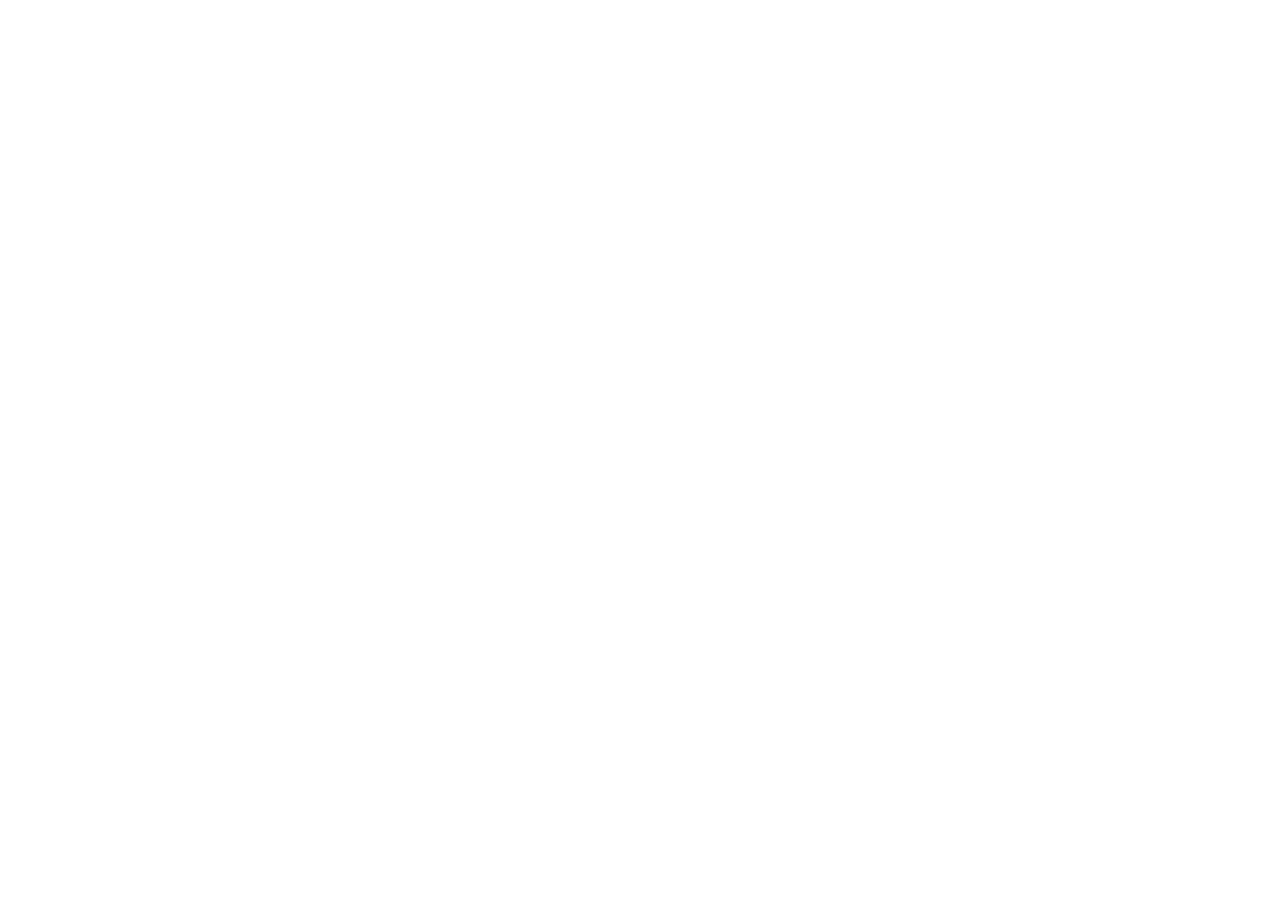
==== index.html @ 008d5910 "first commit" ====
<!DOCTYPE html>
<html lang="en">
<head>
    <meta charset="UTF-8">
    <meta name="viewport" content="width=device-width, initial-scale=1.0">
    <title>Document</title>
    <link rel="stylesheet" href="css/style.css">
</head>
<body>
    
</body>
</html>
---- css/style.css ----
*{
    margin: 0;
    padding: 0;
}
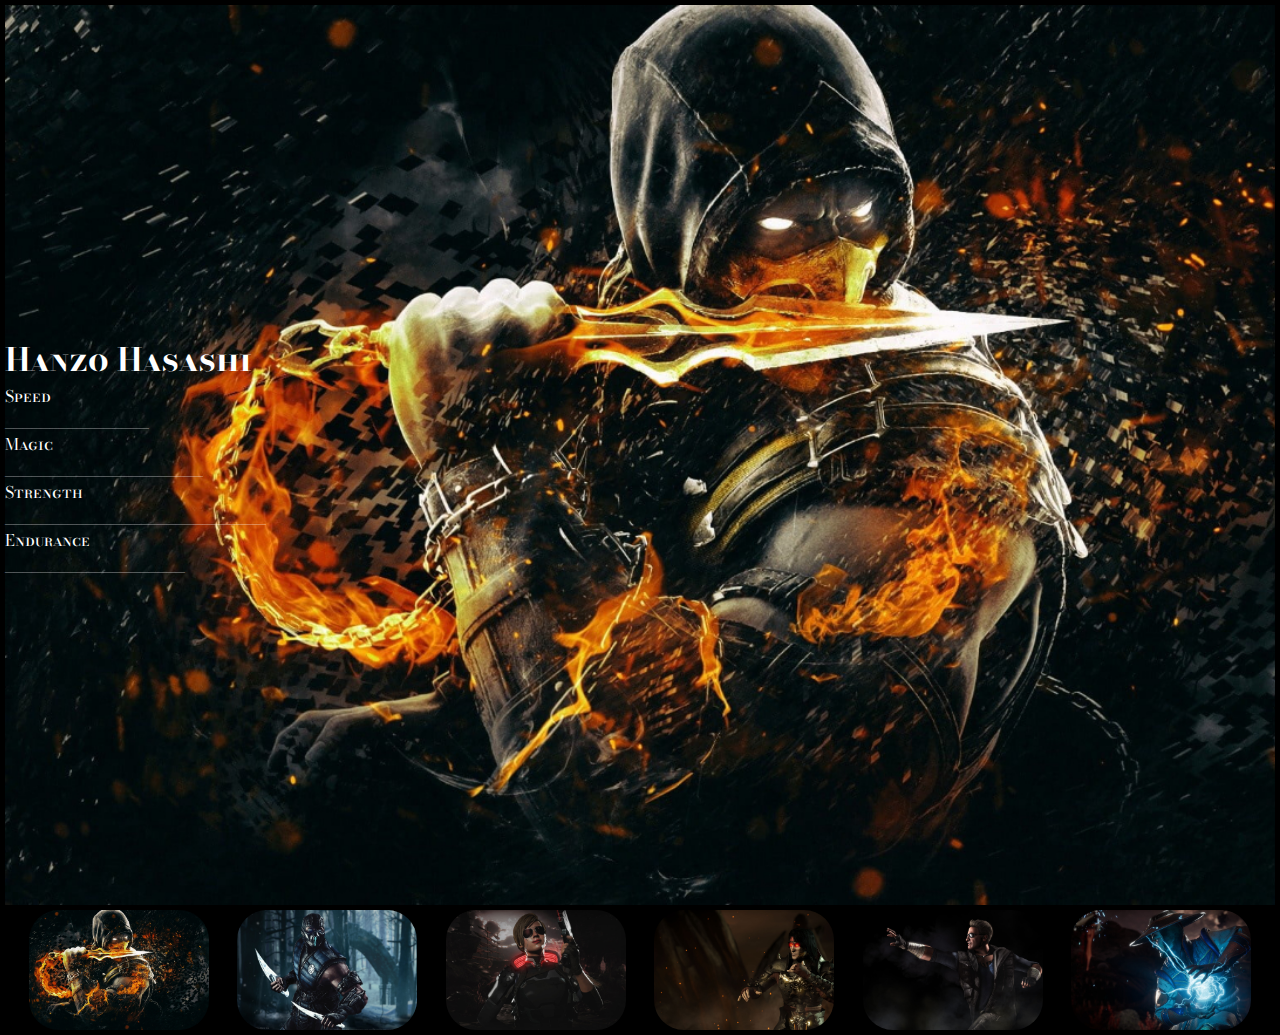
==== commit 60e80be5: "added details" ====
--- a/index.html
+++ b/index.html
@@ -7,6 +7,142 @@
     <link rel="stylesheet" href="css/style.css">
 </head>
 <body>
-    
+    <div class="container">
+        <div class="character1">
+            <div class="description">
+              <h1>
+                   Hanzo Hasashi
+              </h1>
+              <div class="stats">
+                <p>Speed <br>
+                ________________
+                </p>
+                <p>Magic <br>
+                ______________________
+                </p>
+                <p>Strength <br>
+                _____________________________
+                </p>
+                <p>Endurance <br>
+                ____________________
+                </p>
+              </div>
+            </div>
+        </div>
+        <div class="character2" style="display: none;">
+            <div class="description">
+            <h1>
+                 SubZero
+            </h1>
+            <div class="stats">
+              <p>Speed <br>
+              ________________________
+              </p>
+              <p>Magic <br>
+              ______________________
+              </p>
+              <p>Strength <br>
+              __________________
+              </p>
+              <p>Endurance <br>
+              _________________________
+              </p>
+            </div>
+          </div>
+        </div>
+        <div class="character3"  style="display: none;">
+            <div class="description">
+            <h1>
+                 Cassie Cage
+            </h1>
+            <div class="stats">
+              <p>Speed <br>
+              ________________________
+              </p>
+              <p>Magic <br>
+              __________
+              </p>
+              <p>Strength <br>
+              ____________
+              </p>
+              <p>Endurance <br>
+              ________________________
+              </p>
+            </div>
+          </div>
+        </div>
+        <div class="character4"  style="display: none;">
+            <div class="description">
+            <h1>
+                 Liu Kang
+            </h1>
+            <div class="stats">
+              <p>Speed <br>
+              _________________
+              </p>
+              <p>Magic <br>
+              ______________________
+              </p>
+              <p>Strength <br>
+              _______________________
+              </p>
+              <p>Endurance <br>
+              __________________________
+              </p>
+            </div>
+          </div>
+        </div>
+        <div class="character5"  style="display: none;">
+            <div class="description">
+            <h1>
+                 Johnny Cage
+            </h1>
+            <div class="stats">
+              <p>Speed <br>
+              ____________________
+              </p>
+              <p>Magic <br>
+              _________
+              </p>
+              <p>Strength <br>
+              _________________
+              </p>
+              <p>Endurance <br>
+              ____________________________
+              </p>
+            </div>
+          </div>
+        </div>
+        <div class="character6"  style="display: none;">
+            <div class="description">
+            <h1>
+                 Raiden
+            </h1>
+            <div class="stats">
+              <p>Speed <br>
+              ________________
+              </p>
+              <p>Magic <br>
+              _______________________________
+              </p>
+              <p>Strength <br>
+              _______________________
+              </p>
+              <p>Endurance <br>
+              _____________________________
+              </p>
+            </div>
+          </div>
+        </div>
+    </div>
+    <div class="icons">
+           <button><img src="./img/scorpion.jpg" alt=""></button>
+           <button><img src="./img/zero.jpg" alt=""></button>
+           <button><img src="./img/cassie.jpg" alt=""></button>
+           <button><img src="./img/kang.jpg" alt=""></button>
+           <button><img src="./img/johnny.jpg" alt=""></button>
+           <button><img src="./img/raiden.jpg" alt=""></button>
+    </div>
 </body>
+<script src="index.js"></script>
 </html>--- a/css/style.css
+++ b/css/style.css
@@ -1,4 +1,67 @@
+@import url('https://fonts.googleapis.com/css2?family=Bodoni+Moda+SC:ital,opsz,wght@0,6..96,400..900;1,6..96,400..900&display=swap');
 *{
     margin: 0;
     padding: 0;
+    font-family: "Bodoni Moda SC", serif;
+}
+body{
+    background-color: black;
+    color: white;
+}
+.container{
+    height: 100vh;
+    display: flex;
+    padding: 5px;
+}
+.character1{
+    background-image: url(../img/scorpion.jpg);
+    background-size: cover;
+    width: 100vw;
+    align-content: center;
+}
+.character2{
+    background-image: url(../img/zero.jpg);
+    background-size: cover;
+    width: 100vw;
+    align-content: center;
+}
+.character3{
+    background-image: url(../img/cassie.jpg);
+    background-size: cover;
+    width: 100vw;
+    align-content: center;
+}
+.character4{
+    background-image: url(../img/kang.jpg);
+    background-size: cover;
+    width: 100vw;
+    align-content: center;
+}
+.character5{
+    background-image: url(../img/johnny.jpg);
+    background-size: cover;
+    width: 100vw;
+    align-content: center;
+}
+.character6{
+    background-image: url(../img/raiden.jpg);
+    background-size: cover;
+    width: 100vw;
+    align-content: center;
+}
+.icons button img{
+    width: 180px;
+    height: 120px;
+    object-fit: cover;
+    border-radius: 30px;
+}
+.icons button{
+border-radius: 30px;
+border: none;
+background-color: transparent;
+cursor: pointer;
+}
+.icons{
+    display: flex;
+    justify-content: space-evenly;
 }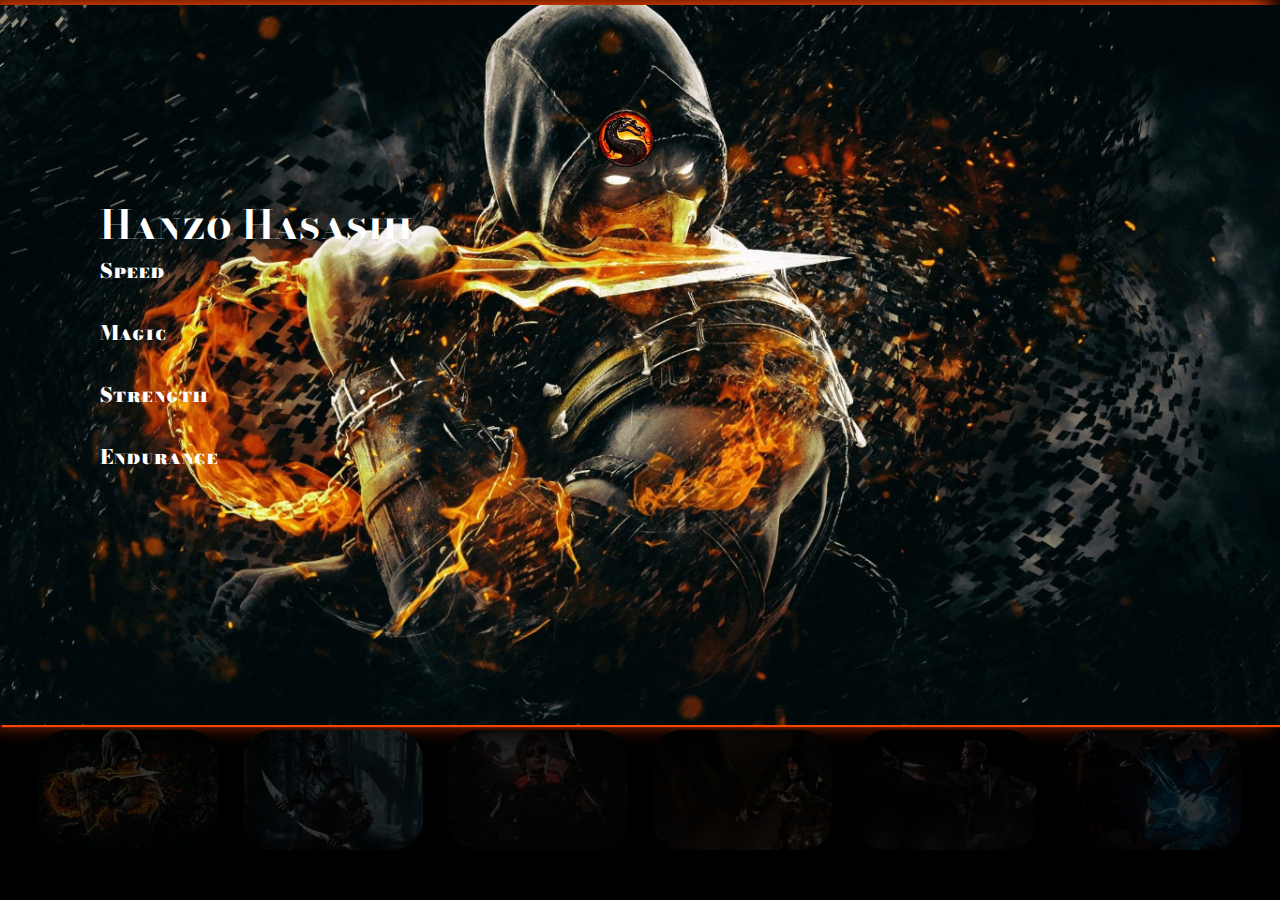
==== commit 98e81003: "done for now" ====
--- a/index.html
+++ b/index.html
@@ -7,50 +7,54 @@
     <link rel="stylesheet" href="css/style.css">
 </head>
 <body>
+    <div class="main-container">
     <div class="container">
-        <div class="character1">
+        <div class="character1" id="Hanzo">
+            <img src="./img/logo/wallpaperflare.com_wallpaper__9_-removebg-preview.png" alt="" class="logo">
             <div class="description">
               <h1>
                    Hanzo Hasashi
               </h1>
               <div class="stats">
-                <p>Speed <br>
-                ________________
+                <p>Speed<br>
+                <span>________________</span>
                 </p>
                 <p>Magic <br>
-                ______________________
+                <span>______________________</p></span>
                 </p>
                 <p>Strength <br>
-                _____________________________
+                <span>_____________________________</span>
                 </p>
                 <p>Endurance <br>
-                ____________________
+                <span>____________________</span>
                 </p>
               </div>
             </div>
         </div>
-        <div class="character2" style="display: none;">
+        <div class="character2" style="display: none;" id="sub">
+          <img src="./img/logo/wallpaperflare.com_wallpaper__9_-removebg-preview.png" alt="" class="logo">
             <div class="description">
             <h1>
                  SubZero
             </h1>
             <div class="stats">
               <p>Speed <br>
-              ________________________
+                <span>________________________</span>
               </p>
               <p>Magic <br>
-              ______________________
+                <span>______________________</span>
               </p>
               <p>Strength <br>
-              __________________
+                <span>__________________</span>
               </p>
               <p>Endurance <br>
-              _________________________
+                <span>_________________________</span>
               </p>
             </div>
           </div>
         </div>
-        <div class="character3"  style="display: none;">
+        <div class="character3"  style="display: none;" id="cage">
+          <img src="./img/logo/wallpaperflare.com_wallpaper__9_-removebg-preview.png" alt="" class="logo">
             <div class="description">
             <h1>
                  Cassie Cage
@@ -71,7 +75,8 @@
             </div>
           </div>
         </div>
-        <div class="character4"  style="display: none;">
+        <div class="character4"  style="display: none;" id="kang">
+          <img src="./img/logo/wallpaperflare.com_wallpaper__9_-removebg-preview.png" alt="" class="logo">
             <div class="description">
             <h1>
                  Liu Kang
@@ -92,7 +97,8 @@
             </div>
           </div>
         </div>
-        <div class="character5"  style="display: none;">
+        <div class="character5"  style="display: none;" id="john">
+          <img src="./img/logo/wallpaperflare.com_wallpaper__9_-removebg-preview.png" alt="" class="logo">
             <div class="description">
             <h1>
                  Johnny Cage
@@ -113,7 +119,8 @@
             </div>
           </div>
         </div>
-        <div class="character6"  style="display: none;">
+        <div class="character6"  style="display: none;" id="raiden">
+          <img src="./img/logo/wallpaperflare.com_wallpaper__9_-removebg-preview.png" alt="" class="logo">
             <div class="description">
             <h1>
                  Raiden
@@ -136,13 +143,14 @@
         </div>
     </div>
     <div class="icons">
-           <button><img src="./img/scorpion.jpg" alt=""></button>
-           <button><img src="./img/zero.jpg" alt=""></button>
-           <button><img src="./img/cassie.jpg" alt=""></button>
-           <button><img src="./img/kang.jpg" alt=""></button>
-           <button><img src="./img/johnny.jpg" alt=""></button>
-           <button><img src="./img/raiden.jpg" alt=""></button>
+           <button onclick="showContent('Hanzo')"><img src="./img/scorpion.jpg" alt="" class="iconorange"></button>
+           <button onclick="showContent('sub')"><img src="./img/zero.jpg" alt="" class="iconblue"></button>
+           <button onclick="showContent('cage')"><img src="./img/cassie.jpg" alt="" class="iconpink"></button>
+           <button onclick="showContent('kang')"><img src="./img/kang.jpg" alt="" class="iconred"></button>
+           <button onclick="showContent('john')"><img src="./img/johnny.jpg" alt="" class="icongreen"></button>
+           <button onclick="showContent('raiden')"><img src="./img/raiden.jpg" alt="" class="iconwhite"></button>
     </div>
+</div>
 </body>
 <script src="index.js"></script>
 </html>--- a/css/style.css
+++ b/css/style.css
@@ -8,52 +8,82 @@
     background-color: black;
     color: white;
 }
+.logo{
+    width: 100px;
+    height: 100px;
+    object-fit: cover;
+    margin-left: 45%;
+}
 .container{
-    height: 100vh;
+    height: 80vh;
     display: flex;
-    padding: 5px;
+    padding: 5px 0;
+    margin-bottom: -13px;
+}
+.description{
+    padding: 0 0 140px 100px;
+    font-weight: 900;
+    font-size: 20px;
+}
+span{
+    
 }
 .character1{
     background-image: url(../img/scorpion.jpg);
     background-size: cover;
+    background-repeat: no-repeat;
     width: 100vw;
     align-content: center;
+    box-shadow:  2px 2px 1px orangered, -10px -5px 20px 1px orangered;
 }
 .character2{
     background-image: url(../img/zero.jpg);
     background-size: cover;
     width: 100vw;
     align-content: center;
+    box-shadow:  2px 2px 1px rgb(111, 111, 255), -10px -5px 20px 1px rgb(111, 111, 255);
 }
 .character3{
     background-image: url(../img/cassie.jpg);
     background-size: cover;
     width: 100vw;
     align-content: center;
+    box-shadow:  2px 2px 1px rgb(255, 48, 82), -10px -5px 20px 1px rgb(255, 48, 82);
 }
 .character4{
     background-image: url(../img/kang.jpg);
     background-size: cover;
     width: 100vw;
     align-content: center;
+    box-shadow:  2px 2px 1px red, -10px -5px 20px 4px red;
 }
 .character5{
     background-image: url(../img/johnny.jpg);
     background-size: cover;
     width: 100vw;
     align-content: center;
+    box-shadow:  2px 2px 1px green, -10px -5px 20px 1px green;
 }
 .character6{
     background-image: url(../img/raiden.jpg);
     background-size: cover;
     width: 100vw;
     align-content: center;
+    box-shadow:  2px 2px 1px rgb(0, 221, 255), -10px -5px 20px 1px rgb(0, 221, 255);
+}
+.icons{
+    padding: 13px;
 }
 .icons button img{
     width: 180px;
     height: 120px;
     object-fit: cover;
     border-radius: 30px;
+    filter: brightness(0.2);
+}
+.icons button img:hover{
+    filter: brightness(2.5);
+    transition: 500ms;
 }
 .icons button{
 border-radius: 30px;
@@ -64,4 +94,22 @@
 .icons{
     display: flex;
     justify-content: space-evenly;
+}
+.iconorange:hover{
+    box-shadow:  1px 1px 12px 1px rgb(255, 38, 0), 1px 1px 12px 1px rgb(255, 38, 0);
+}
+.iconblue:hover{
+    box-shadow:  1px 1px 12px 1px rgb(111, 111, 255), 1px 1px 12px 1px rgb(111, 111, 255);
+}
+.iconpink:hover{
+    box-shadow:  1px 1px 12px 1px  rgb(255, 48, 82), 1px 1px 12px 1px  rgb(255, 48, 82);
+}
+.iconred:hover{
+    box-shadow:  1px 1px 12px 1px red, 1px 1px 12px 1px red;
+}
+.icongreen:hover{
+    box-shadow:  1px 1px 12px 1px green, 1px 1px 12px 1px green;
+}
+.iconwhite:hover{
+    box-shadow:  1px 1px 12px 1px rgb(0, 221, 255), 1px 1px 12px 1px rgb(0, 221, 255);
 }